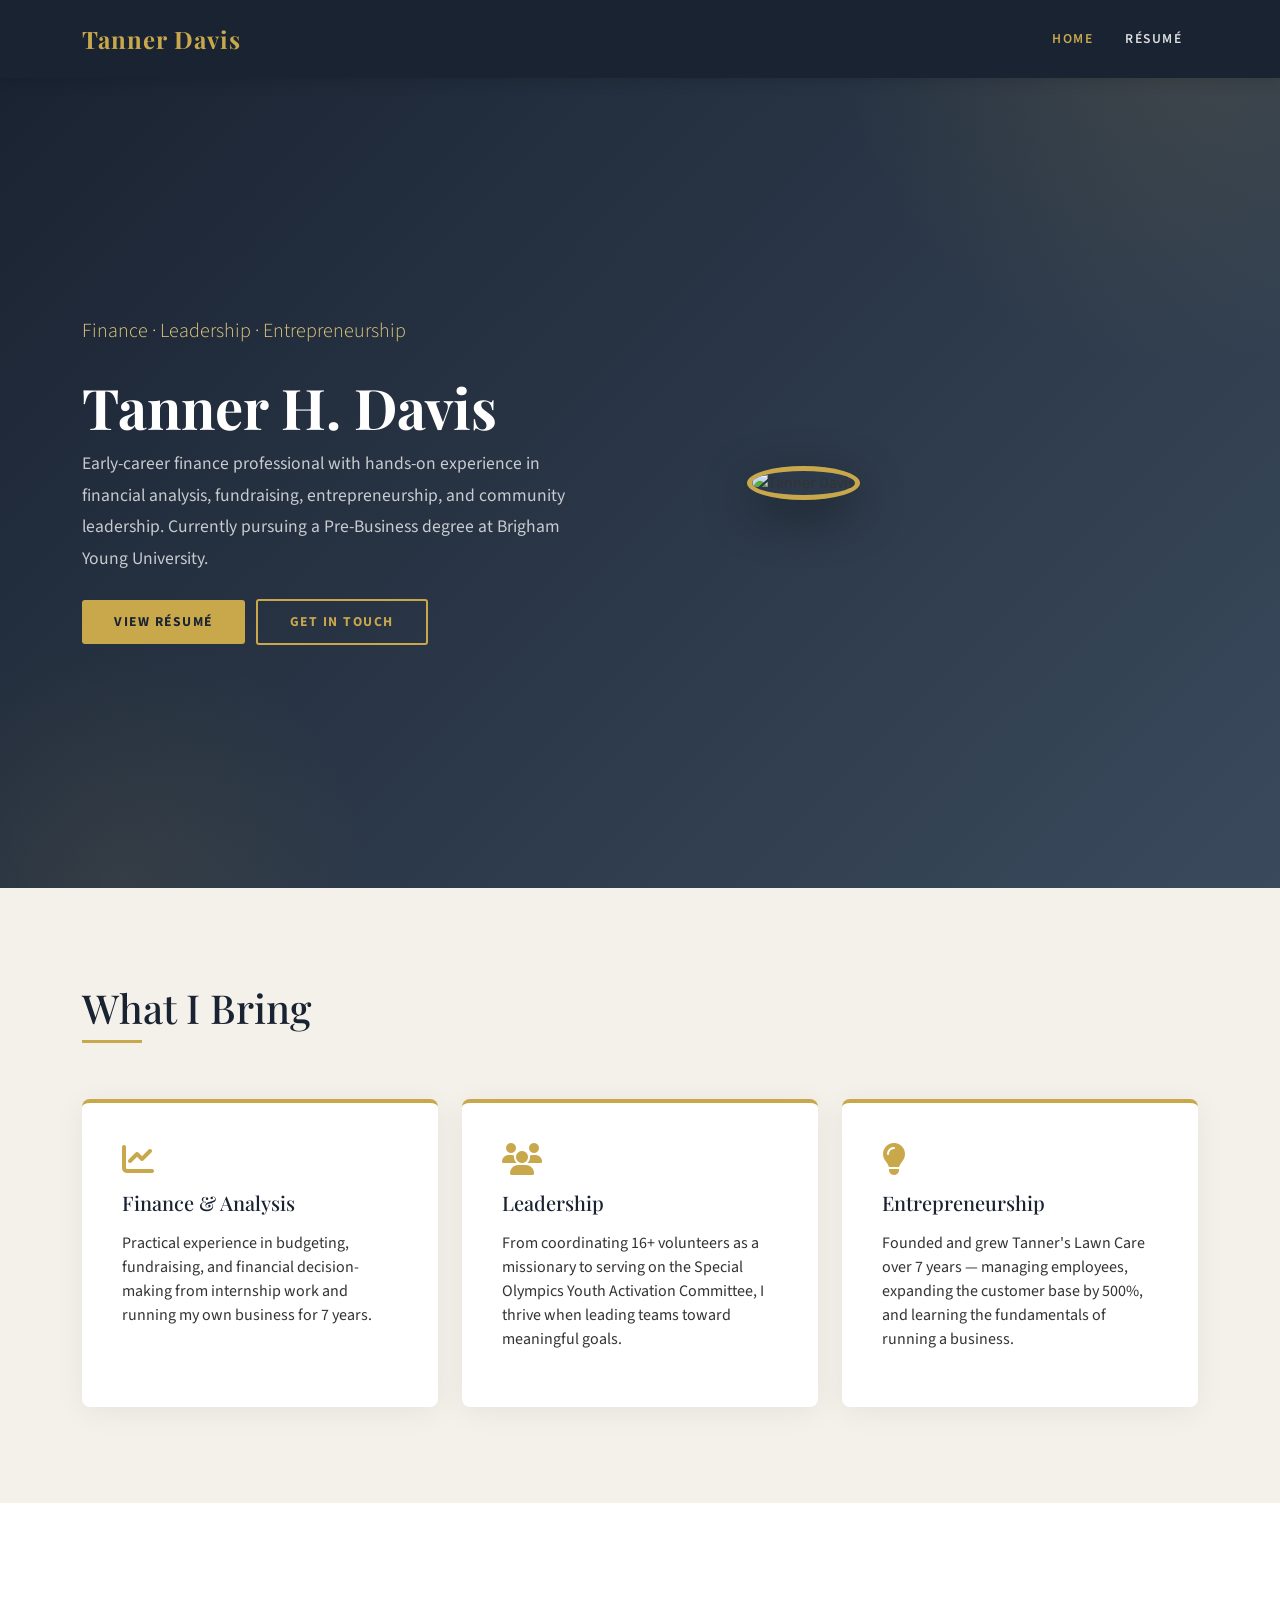
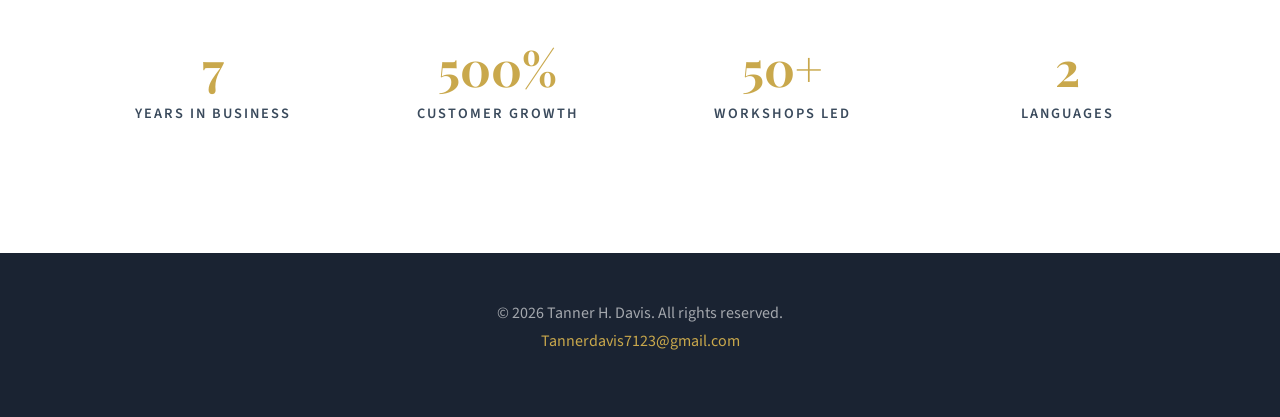
==== index.html @ cb49515a "Add files via upload" ====
<!DOCTYPE html>
<html lang="en">
<head>
    <meta charset="UTF-8">
    <meta name="viewport" content="width=device-width, initial-scale=1.0">
    <title>Tanner Davis | Finance Professional</title>
    <link href="https://cdn.jsdelivr.net/npm/bootstrap@5.3.2/dist/css/bootstrap.min.css" rel="stylesheet">
    <link href="https://cdnjs.cloudflare.com/ajax/libs/font-awesome/6.5.1/css/all.min.css" rel="stylesheet">
    <link href="https://fonts.googleapis.com/css2?family=Playfair+Display:wght@400;700&family=Source+Sans+3:wght@300;400;600;700&display=swap" rel="stylesheet">
    <style>
        :root {
            --navy: #1a2332;
            --gold: #c9a84c;
            --gold-light: #e0c97f;
            --slate: #3a4a5c;
            --light: #f4f1eb;
            --white: #ffffff;
        }

        body {
            font-family: 'Source Sans 3', sans-serif;
            color: #333;
        }

        /* Navbar */
        .navbar {
            background-color: var(--navy);
            padding: 1rem 0;
            box-shadow: 0 2px 15px rgba(0,0,0,0.15);
        }
        .navbar-brand {
            font-family: 'Playfair Display', serif;
            font-size: 1.5rem;
            color: var(--gold) !important;
            font-weight: 700;
            letter-spacing: 1px;
        }
        .nav-link {
            color: rgba(255,255,255,0.85) !important;
            font-weight: 600;
            text-transform: uppercase;
            font-size: 0.85rem;
            letter-spacing: 1.5px;
            margin: 0 0.5rem;
            transition: color 0.3s;
        }
        .nav-link:hover, .nav-link.active {
            color: var(--gold) !important;
        }

        /* Hero */
        .hero {
            background: linear-gradient(135deg, var(--navy) 0%, var(--slate) 100%);
            min-height: 90vh;
            display: flex;
            align-items: center;
            position: relative;
            overflow: hidden;
        }
        .hero::before {
            content: '';
            position: absolute;
            top: -50%;
            right: -20%;
            width: 700px;
            height: 700px;
            border-radius: 50%;
            background: radial-gradient(circle, rgba(201,168,76,0.12) 0%, transparent 70%);
        }
        .hero::after {
            content: '';
            position: absolute;
            bottom: -30%;
            left: -10%;
            width: 500px;
            height: 500px;
            border-radius: 50%;
            background: radial-gradient(circle, rgba(201,168,76,0.08) 0%, transparent 70%);
        }
        .hero-content {
            position: relative;
            z-index: 2;
        }
        .hero h1 {
            font-family: 'Playfair Display', serif;
            font-size: 3.5rem;
            color: var(--white);
            font-weight: 700;
            margin-bottom: 0.5rem;
        }
        .hero .tagline {
            font-size: 1.25rem;
            color: var(--gold-light);
            font-weight: 300;
            margin-bottom: 1.5rem;
        }
        .hero p {
            color: rgba(255,255,255,0.75);
            font-size: 1.1rem;
            line-height: 1.8;
            max-width: 520px;
        }
        .hero-img {
            width: 320px;
            height: 320px;
            object-fit: cover;
            border-radius: 50%;
            border: 5px solid var(--gold);
            box-shadow: 0 15px 50px rgba(0,0,0,0.4);
        }
        .btn-gold {
            background: var(--gold);
            color: var(--navy);
            font-weight: 700;
            text-transform: uppercase;
            letter-spacing: 1.5px;
            font-size: 0.85rem;
            padding: 0.75rem 2rem;
            border: none;
            border-radius: 3px;
            transition: all 0.3s;
        }
        .btn-gold:hover {
            background: var(--gold-light);
            color: var(--navy);
            transform: translateY(-2px);
            box-shadow: 0 5px 20px rgba(201,168,76,0.4);
        }
        .btn-outline-gold {
            border: 2px solid var(--gold);
            color: var(--gold);
            font-weight: 700;
            text-transform: uppercase;
            letter-spacing: 1.5px;
            font-size: 0.85rem;
            padding: 0.7rem 2rem;
            background: transparent;
            border-radius: 3px;
            transition: all 0.3s;
        }
        .btn-outline-gold:hover {
            background: var(--gold);
            color: var(--navy);
        }

        /* About Section */
        .about-section {
            padding: 6rem 0;
            background: var(--light);
        }
        .section-title {
            font-family: 'Playfair Display', serif;
            font-size: 2.5rem;
            color: var(--navy);
            margin-bottom: 0.5rem;
        }
        .section-divider {
            width: 60px;
            height: 3px;
            background: var(--gold);
            margin-bottom: 2rem;
        }
        .about-card {
            background: var(--white);
            border-radius: 8px;
            padding: 2.5rem;
            box-shadow: 0 5px 30px rgba(0,0,0,0.06);
            height: 100%;
            border-top: 4px solid var(--gold);
            transition: transform 0.3s;
        }
        .about-card:hover {
            transform: translateY(-5px);
        }
        .about-card i {
            font-size: 2rem;
            color: var(--gold);
            margin-bottom: 1rem;
        }
        .about-card h5 {
            font-family: 'Playfair Display', serif;
            color: var(--navy);
            margin-bottom: 1rem;
        }

        /* Highlights */
        .highlights-section {
            padding: 6rem 0;
            background: var(--white);
        }
        .highlight-item {
            text-align: center;
            padding: 2rem 1rem;
        }
        .highlight-number {
            font-family: 'Playfair Display', serif;
            font-size: 3rem;
            color: var(--gold);
            font-weight: 700;
        }
        .highlight-label {
            font-size: 0.9rem;
            text-transform: uppercase;
            letter-spacing: 2px;
            color: var(--slate);
            font-weight: 600;
        }

        /* Footer */
        footer {
            background: var(--navy);
            color: rgba(255,255,255,0.6);
            padding: 3rem 0;
            text-align: center;
        }
        footer a {
            color: var(--gold);
            text-decoration: none;
        }
        footer a:hover {
            color: var(--gold-light);
        }

        @media (max-width: 768px) {
            .hero h1 { font-size: 2.5rem; }
            .hero-img { width: 220px; height: 220px; margin-bottom: 2rem; }
        }
    </style>
</head>
<body>

    <!-- Navbar -->
    <nav class="navbar navbar-expand-lg navbar-dark sticky-top">
        <div class="container">
            <a class="navbar-brand" href="index.html">Tanner Davis</a>
            <button class="navbar-toggler" type="button" data-bs-toggle="collapse" data-bs-target="#navbarNav">
                <span class="navbar-toggler-icon"></span>
            </button>
            <div class="collapse navbar-collapse justify-content-end" id="navbarNav">
                <ul class="navbar-nav">
                    <li class="nav-item"><a class="nav-link active" href="index.html">Home</a></li>
                    <li class="nav-item"><a class="nav-link" href="resume.html">Résumé</a></li>
                </ul>
            </div>
        </div>
    </nav>

    <!-- Hero -->
    <section class="hero">
        <div class="container">
            <div class="row align-items-center">
                <div class="col-lg-5 text-center text-lg-start order-lg-2 mb-4 mb-lg-0">
                    <img src="tdavisphoto.jpg" alt="Tanner Davis" class="hero-img">
                </div>
                <div class="col-lg-7 hero-content order-lg-1">
                    <p class="tagline">Finance · Leadership · Entrepreneurship</p>
                    <h1>Tanner H. Davis</h1>
                    <p>Early-career finance professional with hands-on experience in financial analysis, fundraising, entrepreneurship, and community leadership. Currently pursuing a Pre-Business degree at Brigham Young University.</p>
                    <div class="mt-4">
                        <a href="resume.html" class="btn btn-gold me-2 mb-2">View Résumé</a>
                        <a href="mailto:Tannerdavis7123@gmail.com" class="btn btn-outline-gold mb-2">Get in Touch</a>
                    </div>
                </div>
            </div>
        </div>
    </section>

    <!-- About -->
    <section class="about-section">
        <div class="container">
            <h2 class="section-title">What I Bring</h2>
            <div class="section-divider"></div>
            <div class="row g-4 mt-2">
                <div class="col-md-4">
                    <div class="about-card">
                        <i class="fas fa-chart-line"></i>
                        <h5>Finance &amp; Analysis</h5>
                        <p>Practical experience in budgeting, fundraising, and financial decision-making from internship work and running my own business for 7 years.</p>
                    </div>
                </div>
                <div class="col-md-4">
                    <div class="about-card">
                        <i class="fas fa-users"></i>
                        <h5>Leadership</h5>
                        <p>From coordinating 16+ volunteers as a missionary to serving on the Special Olympics Youth Activation Committee, I thrive when leading teams toward meaningful goals.</p>
                    </div>
                </div>
                <div class="col-md-4">
                    <div class="about-card">
                        <i class="fas fa-lightbulb"></i>
                        <h5>Entrepreneurship</h5>
                        <p>Founded and grew Tanner's Lawn Care over 7 years — managing employees, expanding the customer base by 500%, and learning the fundamentals of running a business.</p>
                    </div>
                </div>
            </div>
        </div>
    </section>

    <!-- Highlights -->
    <section class="highlights-section">
        <div class="container">
            <div class="row">
                <div class="col-6 col-md-3">
                    <div class="highlight-item">
                        <div class="highlight-number">7</div>
                        <div class="highlight-label">Years in Business</div>
                    </div>
                </div>
                <div class="col-6 col-md-3">
                    <div class="highlight-item">
                        <div class="highlight-number">500%</div>
                        <div class="highlight-label">Customer Growth</div>
                    </div>
                </div>
                <div class="col-6 col-md-3">
                    <div class="highlight-item">
                        <div class="highlight-number">50+</div>
                        <div class="highlight-label">Workshops Led</div>
                    </div>
                </div>
                <div class="col-6 col-md-3">
                    <div class="highlight-item">
                        <div class="highlight-number">2</div>
                        <div class="highlight-label">Languages</div>
                    </div>
                </div>
            </div>
        </div>
    </section>

    <!-- Footer -->
    <footer>
        <div class="container">
            <p class="mb-1">&copy; 2026 Tanner H. Davis. All rights reserved.</p>
            <p><a href="mailto:Tannerdavis7123@gmail.com">Tannerdavis7123@gmail.com</a></p>
        </div>
    </footer>

    <script src="https://cdn.jsdelivr.net/npm/bootstrap@5.3.2/dist/js/bootstrap.bundle.min.js"></script>
</body>
</html>
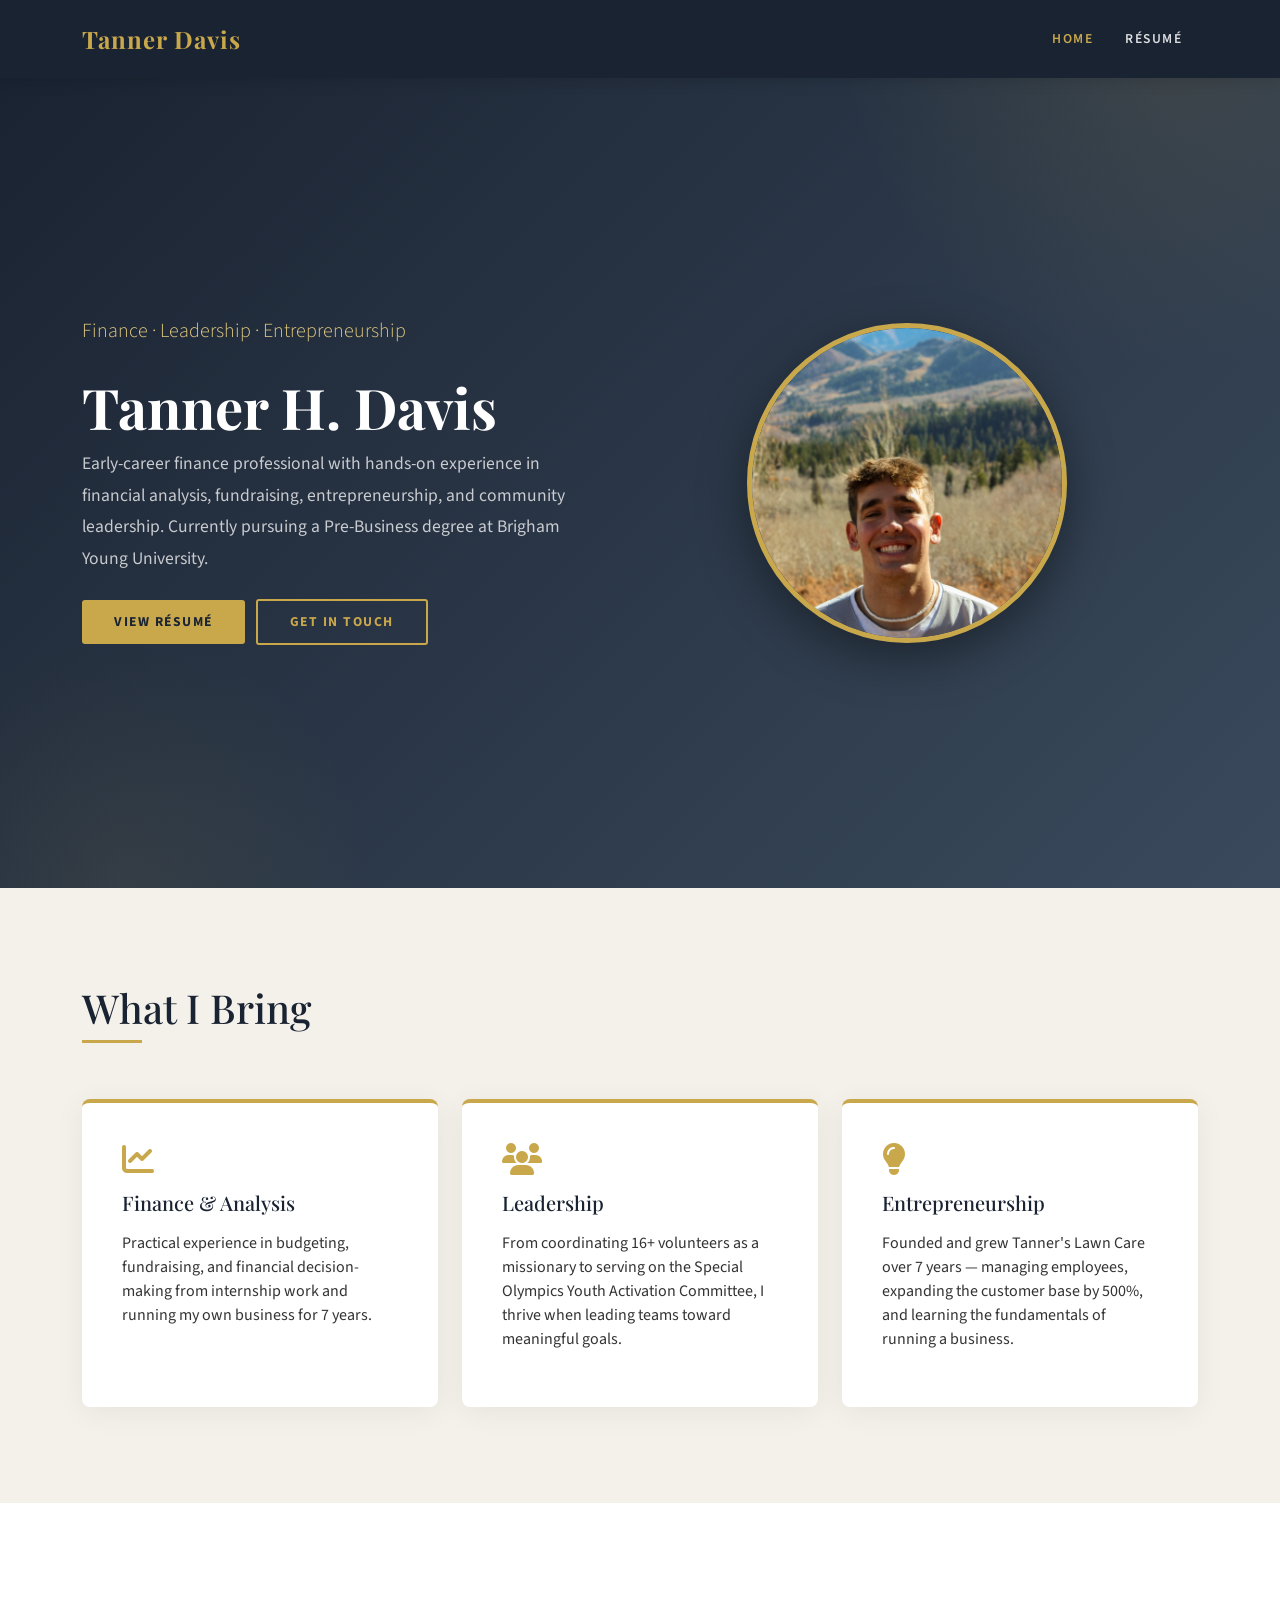
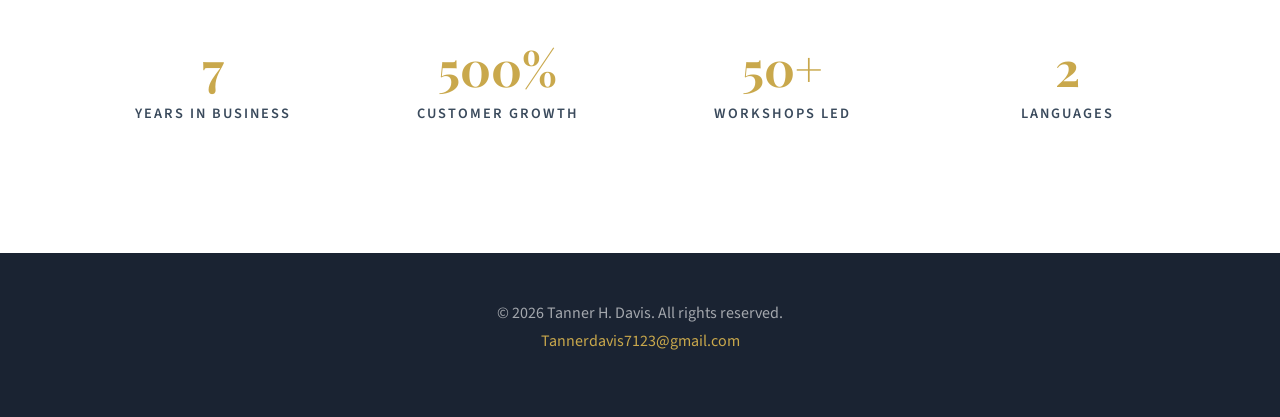
==== commit c61b289f: "Update index.html" ====
--- a/index.html
+++ b/index.html
@@ -250,7 +250,7 @@
         <div class="container">
             <div class="row align-items-center">
                 <div class="col-lg-5 text-center text-lg-start order-lg-2 mb-4 mb-lg-0">
-                    <img src="tdavisphoto.jpg" alt="Tanner Davis" class="hero-img">
+                    <img src="tdavisphoto.JPG" alt="Tanner Davis" class="hero-img">
                 </div>
                 <div class="col-lg-7 hero-content order-lg-1">
                     <p class="tagline">Finance · Leadership · Entrepreneurship</p>
